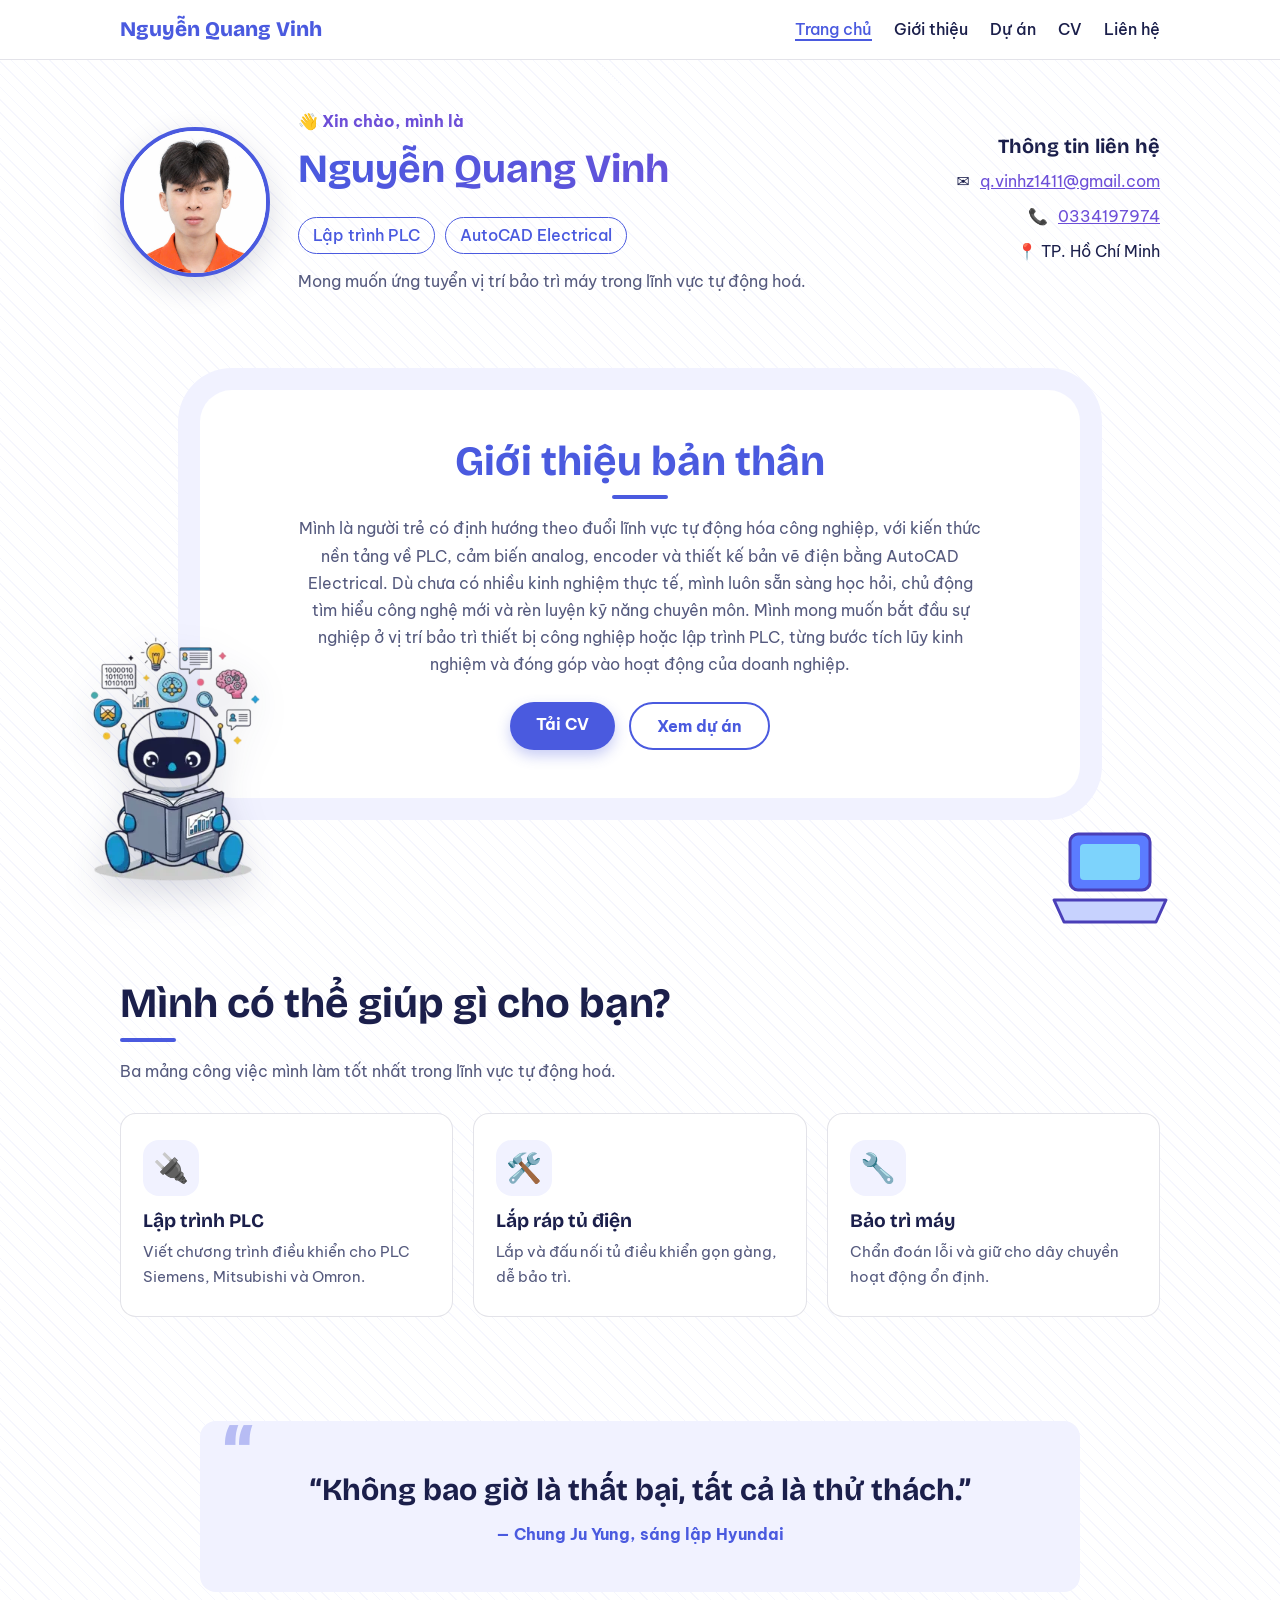
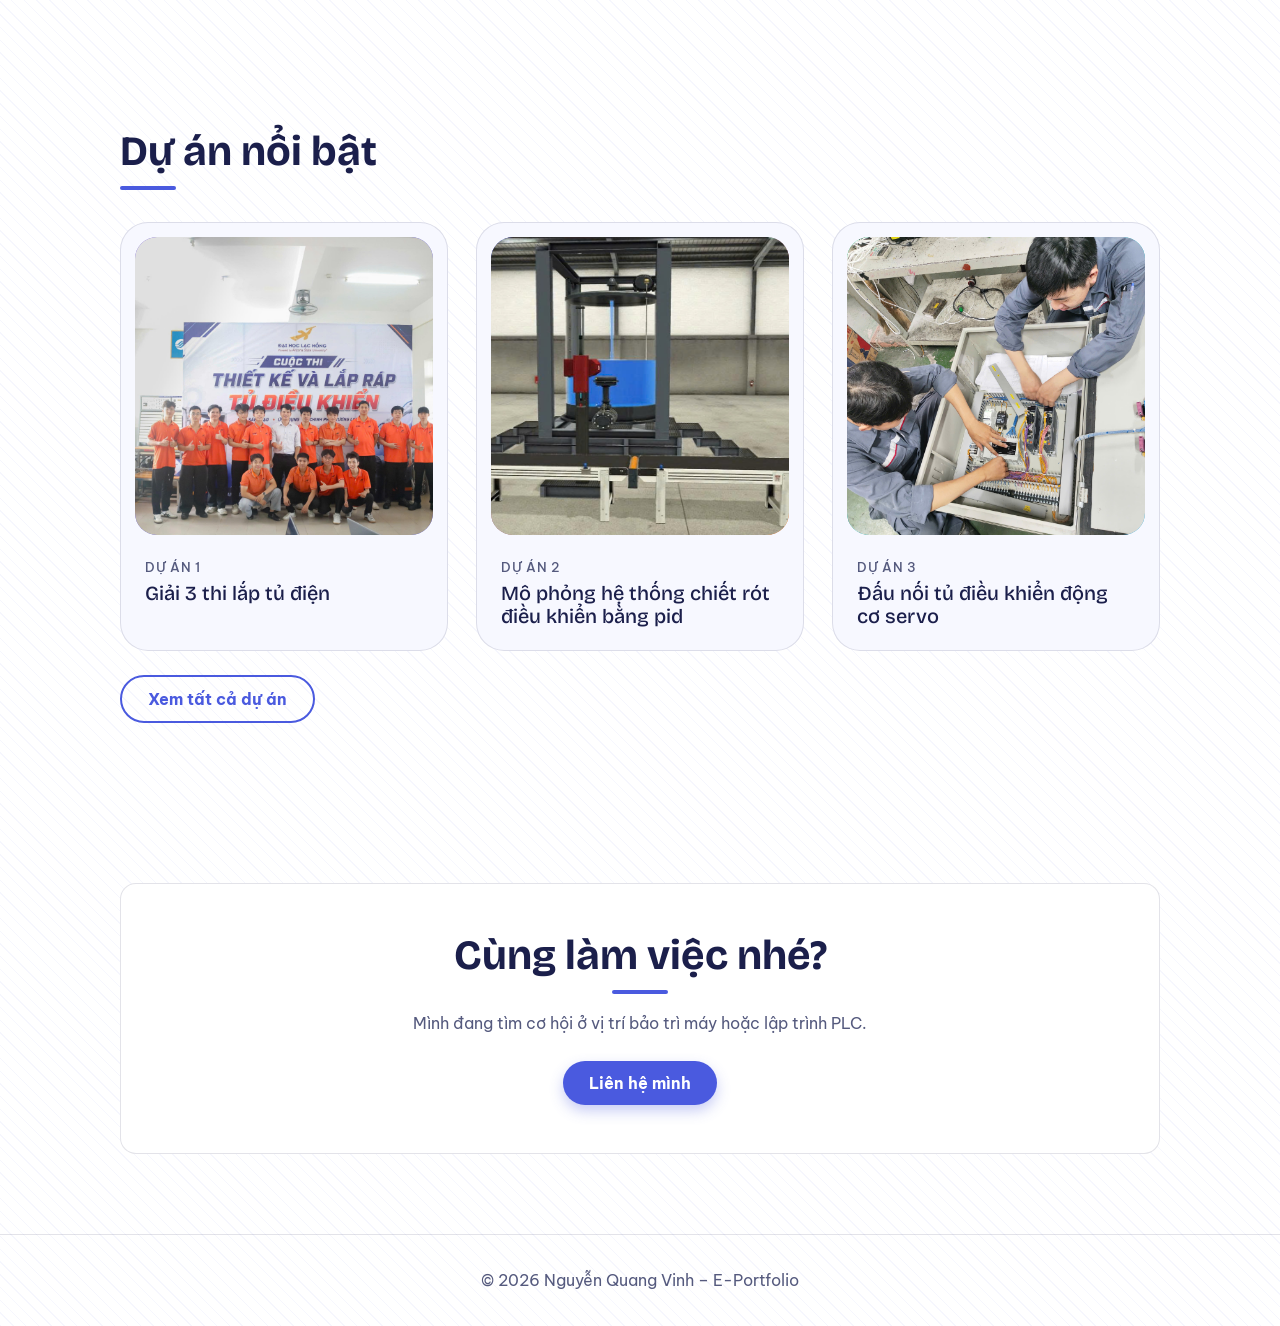
==== index.html @ 1c139b9f "Update portfolio pages" ====
<!DOCTYPE html>
<html lang="vi">
<head>
  <meta charset="UTF-8">
  <meta name="viewport" content="width=device-width, initial-scale=1">
  <title>Trang chủ – Nguyễn Quang Vinh</title>
  <link rel="icon" href="assets/favicon.svg">
  <link rel="preconnect" href="https://fonts.googleapis.com">
  <link rel="preconnect" href="https://fonts.gstatic.com" crossorigin>
  <link href="https://fonts.googleapis.com/css2?family=Be+Vietnam+Pro:wght@400;500;700&family=Bricolage+Grotesque:wght@700;800&display=swap" rel="stylesheet">
  <link rel="stylesheet" href="css/main.css">
</head>
<body>
  <div class="navbar">
    <nav class="container nav" aria-label="Menu chính">
      <a class="logo" href="index.html">Nguyễn Quang Vinh</a>
      <ul class="menu">
        <li><a href="index.html" aria-current="page">Trang chủ</a></li>
        <li><a href="about.html" >Giới thiệu</a></li>
        <li><a href="projects.html" >Dự án</a></li>
        <li><a href="cv.html" >CV</a></li>
        <li><a href="contact.html" >Liên hệ</a></li>
      </ul>
    </nav>
  </div>
  <main>
    <header class="container hero">
      <div class="who">
        <div class="photo">
          <span aria-hidden="true">HV</span>
          <img src="assets/avatart.jpg" alt="Ảnh đại diện của Nguyễn Quang Vinh">
        </div>
        <div>
          <p class="hello">👋 Xin chào, mình là</p>
          <h1>Nguyễn Quang Vinh</h1>
          <ul class="roles"><li>Lập trình PLC</li><li>AutoCAD Electrical</li></ul>
          <p class="goal">Mong muốn ứng tuyển vị trí bảo trì máy trong lĩnh vực tự động hoá.</p>
        </div>
      </div>
      <aside class="contact-box">
        <h2>Thông tin liên hệ</h2>
        <ul><li>✉️ <a href="mailto:email@example.com">q.vinhz1411@gmail.com</a></li><li>📞 <a href="tel:0900000000">0334197974</a></li><li>📍 TP. Hồ Chí Minh</li></ul>
      </aside>
    </header>

    <section class="container intro-wrap">
      <img class="deco robot" src="assets/robot.png" alt="" aria-hidden="true">
      <div class="intro">
        <h2>Giới thiệu bản thân</h2>
        <p>Mình là người trẻ có định hướng theo đuổi lĩnh vực tự động hóa công nghiệp, với kiến thức nền tảng về PLC,
          cảm biến analog, encoder và thiết kế bản vẽ điện bằng AutoCAD Electrical. 
          Dù chưa có nhiều kinh nghiệm thực tế, mình luôn sẵn sàng học hỏi, 
          chủ động tìm hiểu công nghệ mới và rèn luyện kỹ năng chuyên môn. 
          Mình mong muốn bắt đầu sự nghiệp ở vị trí bảo trì thiết bị công nghiệp hoặc lập trình PLC, 
          từng bước tích lũy kinh nghiệm và đóng góp vào hoạt động của doanh nghiệp.</p>
        <div class="btns"><a class="btn" href="CV.pdf" download>Tải CV</a><a class="btn ghost" href="projects.html">Xem dự án</a></div>
      </div>
      <svg class="deco laptop" viewBox="0 0 140 110" aria-hidden="true"><rect x="30" y="8" width="80" height="56" rx="8" fill="#5b7cff" stroke="#4a3fb8" stroke-width="3"/><rect x="40" y="18" width="60" height="36" rx="4" fill="#7dd3fc"/><path d="M14 74h112l-10 22H24z" fill="#c7d2fe" stroke="#4a3fb8" stroke-width="3" stroke-linejoin="round"/></svg>
    </section>

    <section class="container">
      <h2>Mình có thể giúp gì cho bạn?</h2>
      <p class="lead">Ba mảng công việc mình làm tốt nhất trong lĩnh vực tự động hoá.</p>
      <div class="services">
        <div class="service"><span>🔌</span><h3>Lập trình PLC</h3><p>Viết chương trình điều khiển cho PLC Siemens, Mitsubishi và Omron.</p></div>
        <div class="service"><span>🛠️</span><h3>Lắp ráp tủ điện</h3><p>Lắp và đấu nối tủ điều khiển gọn gàng, dễ bảo trì.</p></div>
        <div class="service"><span>🔧</span><h3>Bảo trì máy</h3><p>Chẩn đoán lỗi và giữ cho dây chuyền hoạt động ổn định.</p></div>
      </div>
    </section>

    <section class="container" style="padding-block:24px 0">
      <blockquote class="quote big">“Không bao giờ là thất bại, tất cả là thử thách.”<cite>— Chung Ju Yung, sáng lập Hyundai</cite></blockquote>
    </section>

    <section style="margin-top:56px"><div class="container">
      <h2>Dự án nổi bật</h2>
      <div class="projects">
        <a class="project" href="projects.html#proj-1"><div class="thumb"><span>🏆</span><img src="assets/td.jpg" alt=""></div><div class="project-info"><small>Dự án 1</small><h3>Giải 3 thi lắp tủ điện</h3></div></a>
        <a class="project" href="projects.html#proj-2"><div class="thumb"><span>⚙️</span><img src="assets/pid.jpg" alt=""></div><div class="project-info"><small>Dự án 2</small><h3>Mô phỏng hệ thống chiết rót điều khiển bằng pid</h3></div></a>
        <a class="project" href="projects.html#proj-3"><div class="thumb"><span>📦</span><img src="assets/Sunsco.jpg" alt=""></div><div class="project-info"><small>Dự án 3</small><h3>Đấu nối tủ điều khiển động cơ servo</h3></div></a>
      </div>
      <div class="btns"><a class="btn ghost" href="projects.html">Xem tất cả dự án</a></div>
    </div></section>
    <section class="container"><div class="cta">
      <h2>Cùng làm việc nhé?</h2>
      <p class="lead" style="margin-inline:auto">Mình đang tìm cơ hội ở vị trí bảo trì máy hoặc lập trình PLC.</p>
      <div class="btns"><a class="btn" href="contact.html">Liên hệ mình</a></div>
    </div></section>
  </main>
  <footer><p>© 2026 Nguyễn Quang Vinh – E-Portfolio</p></footer>
</body>
</html>
---- css/main.css ----
/* main.css – nạp các file CSS theo thứ tự: màu → dùng chung → từng trang */
@import "theme.css";
@import "base.css";
@import "home.css";
@import "about.css";
@import "projects.css";
@import "cv.css";
@import "contact.css";
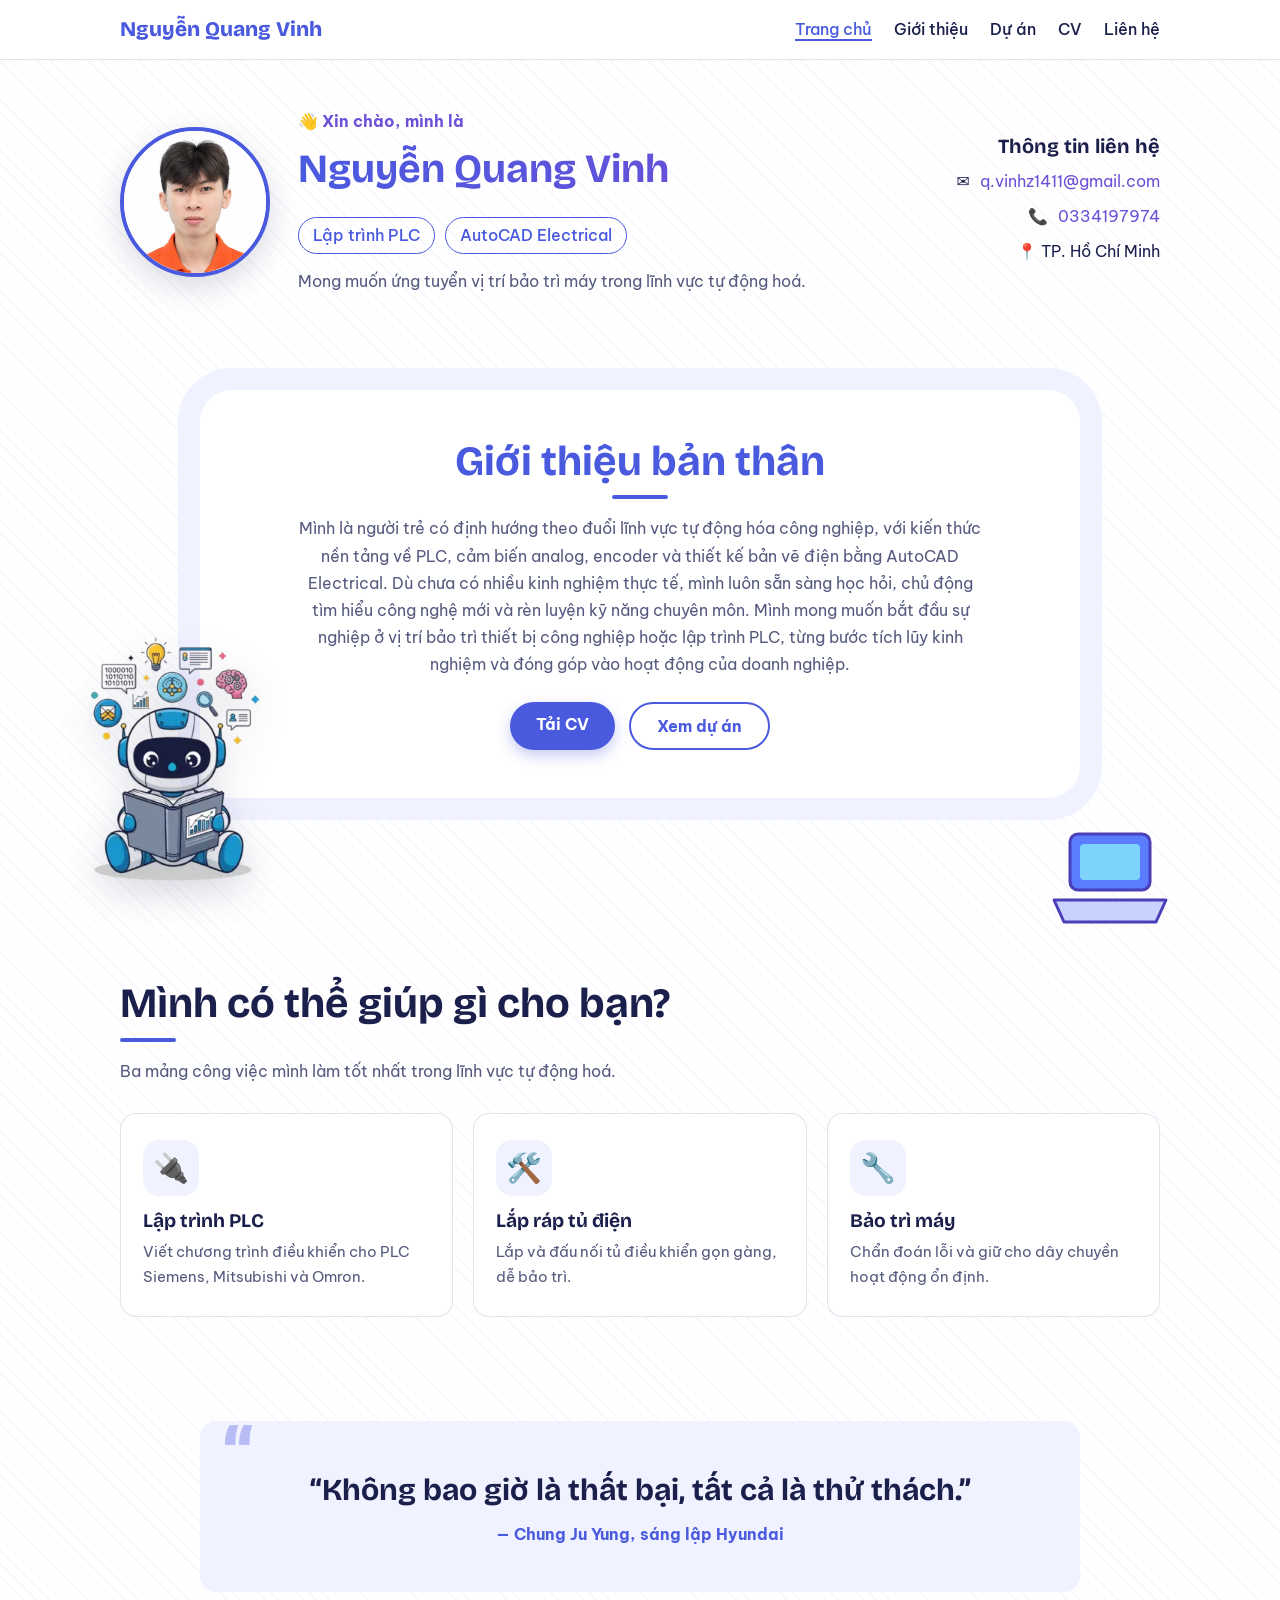
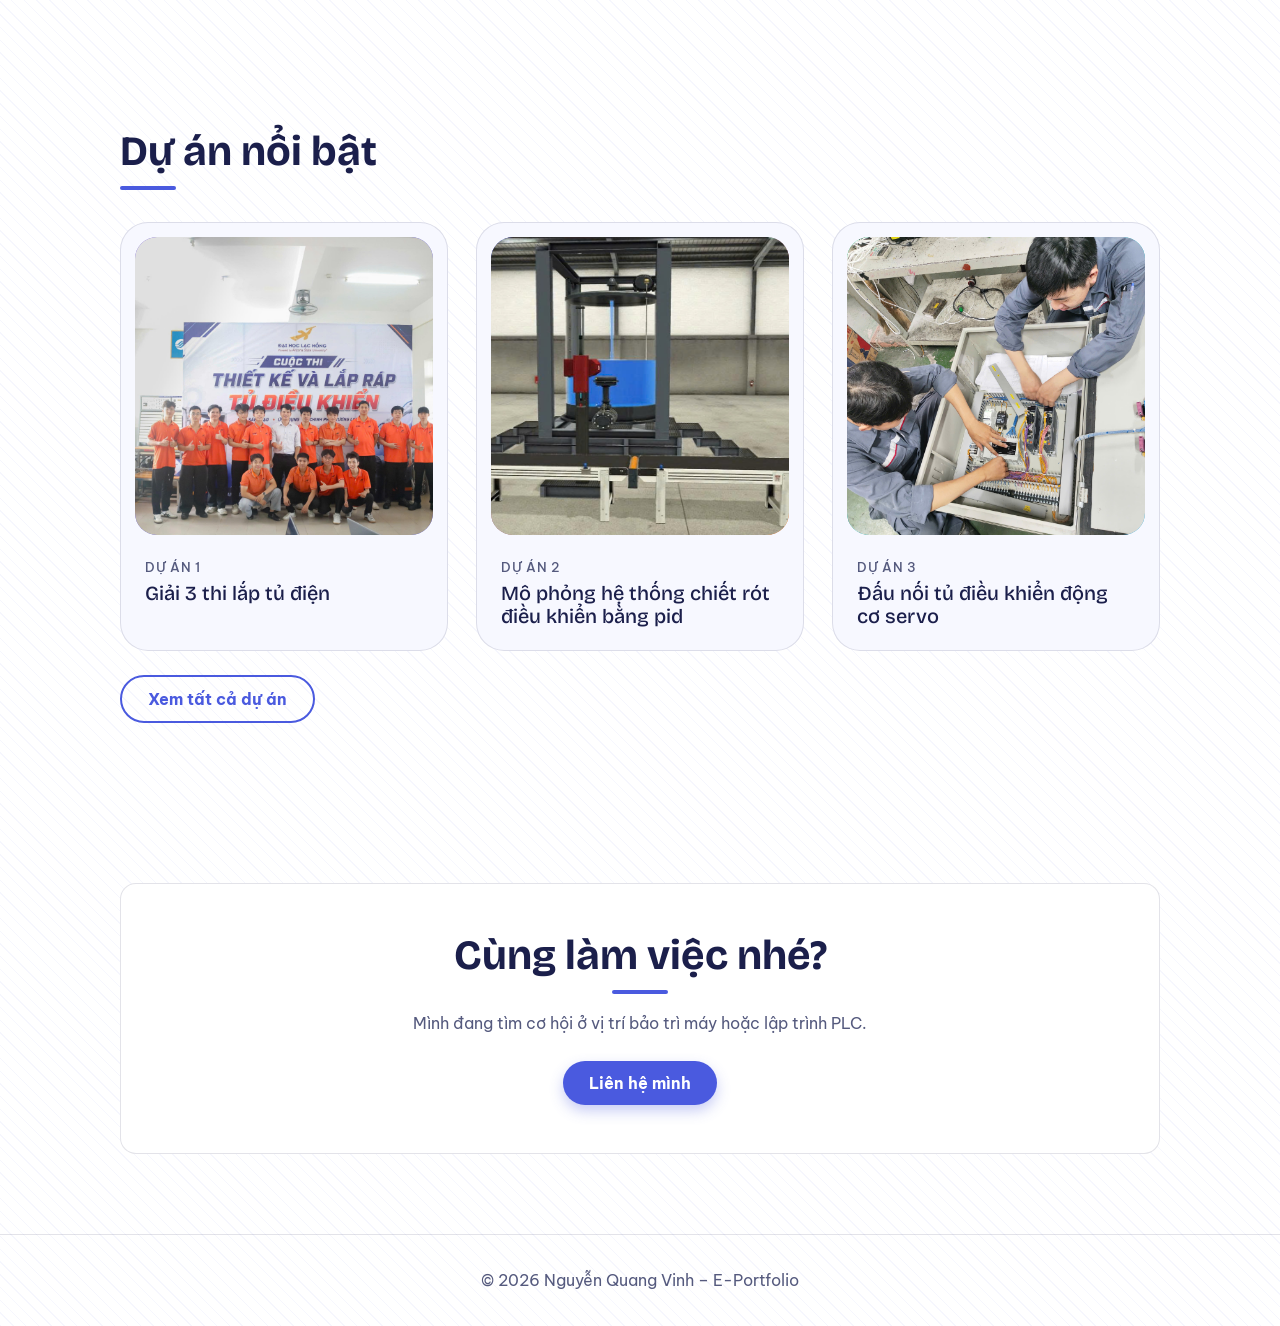
==== commit 7da46e3a: "Update website" ====
--- a/index.html
+++ b/index.html
@@ -28,7 +28,7 @@
       <div class="who">
         <div class="photo">
           <span aria-hidden="true">HV</span>
-          <img src="assets/avatart.jpg" alt="Ảnh đại diện của Nguyễn Quang Vinh">
+          <img src="assets/avatart.jpg" alt="Ảnh đại diện của Vinh">
         </div>
         <div>
           <p class="hello">👋 Xin chào, mình là</p>
@@ -39,7 +39,7 @@
       </div>
       <aside class="contact-box">
         <h2>Thông tin liên hệ</h2>
-        <ul><li>✉️ <a href="mailto:email@example.com">q.vinhz1411@gmail.com</a></li><li>📞 <a href="tel:0900000000">0334197974</a></li><li>📍 TP. Hồ Chí Minh</li></ul>
+        <ul><li>✉️ <a>q.vinhz1411@gmail.com</a></li><li>📞 <a>0334197974</a></li><li>📍 TP. Hồ Chí Minh</li></ul>
       </aside>
     </header>
 
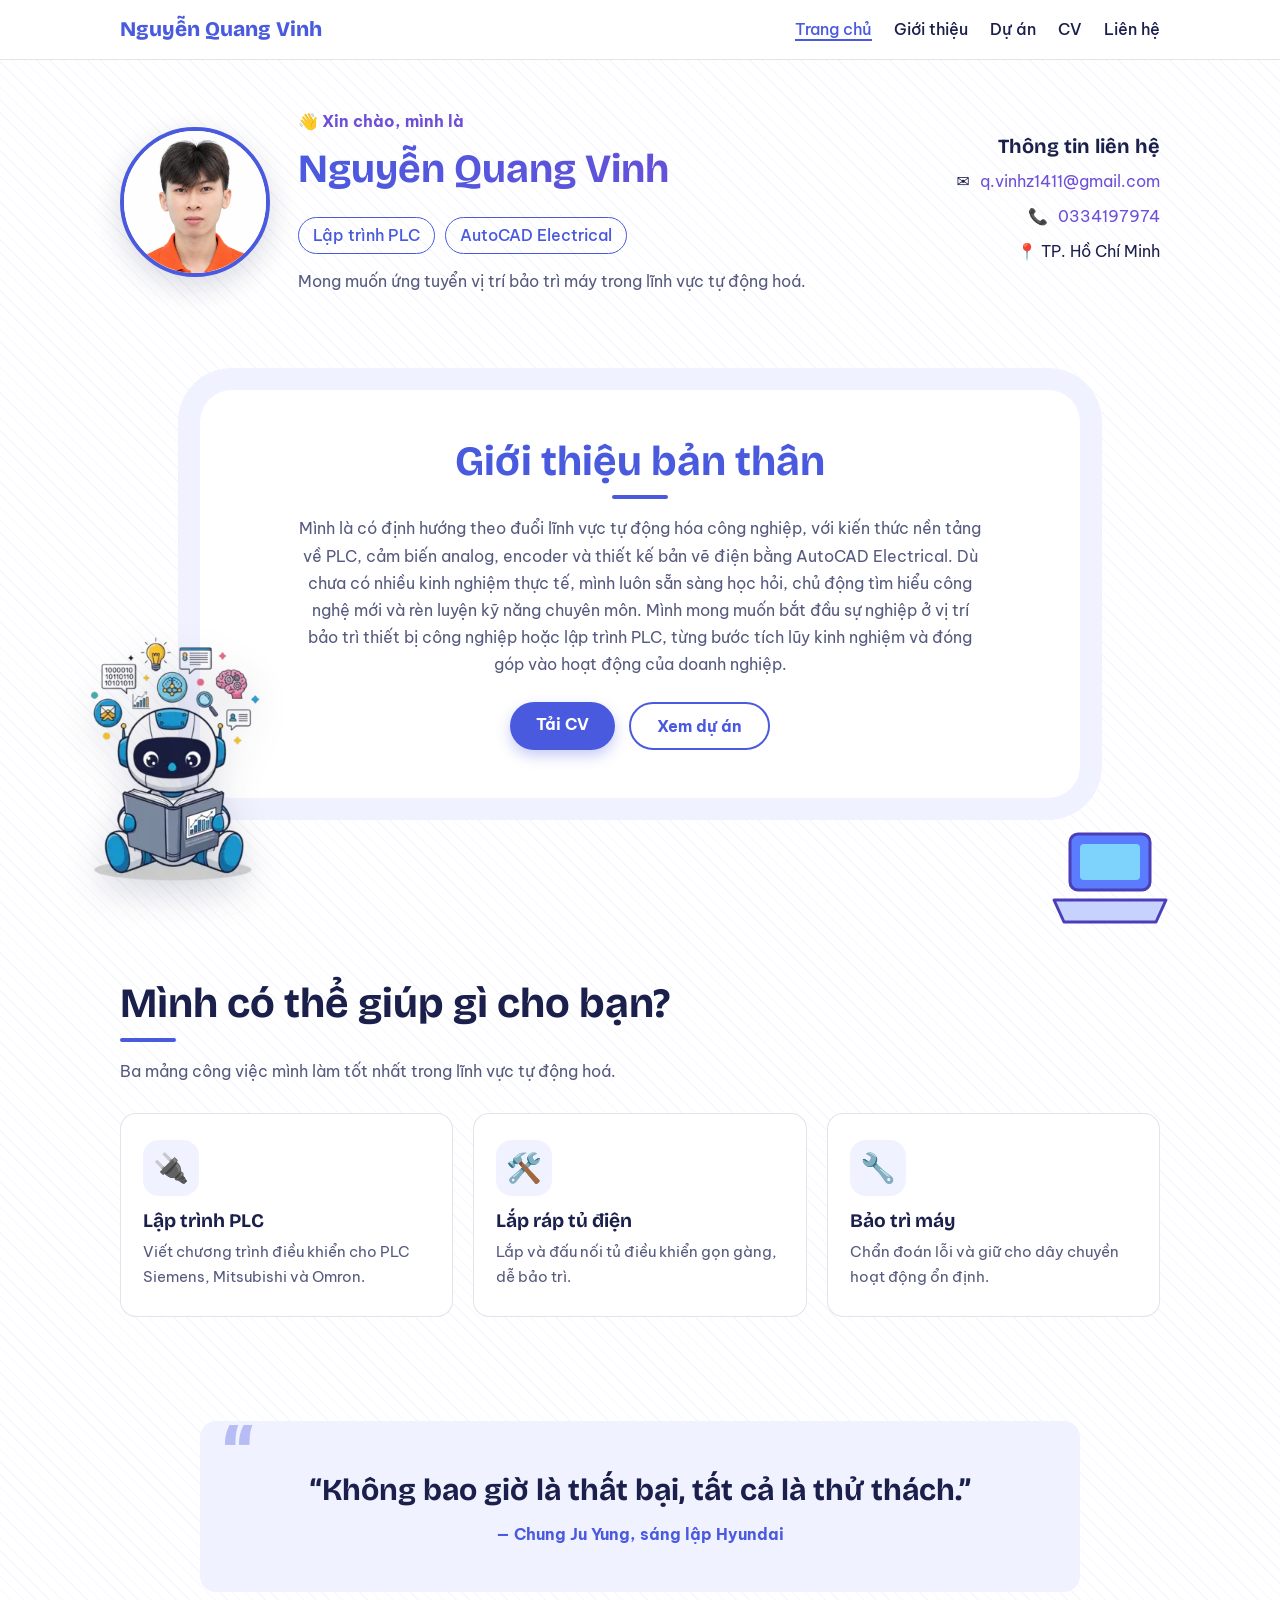
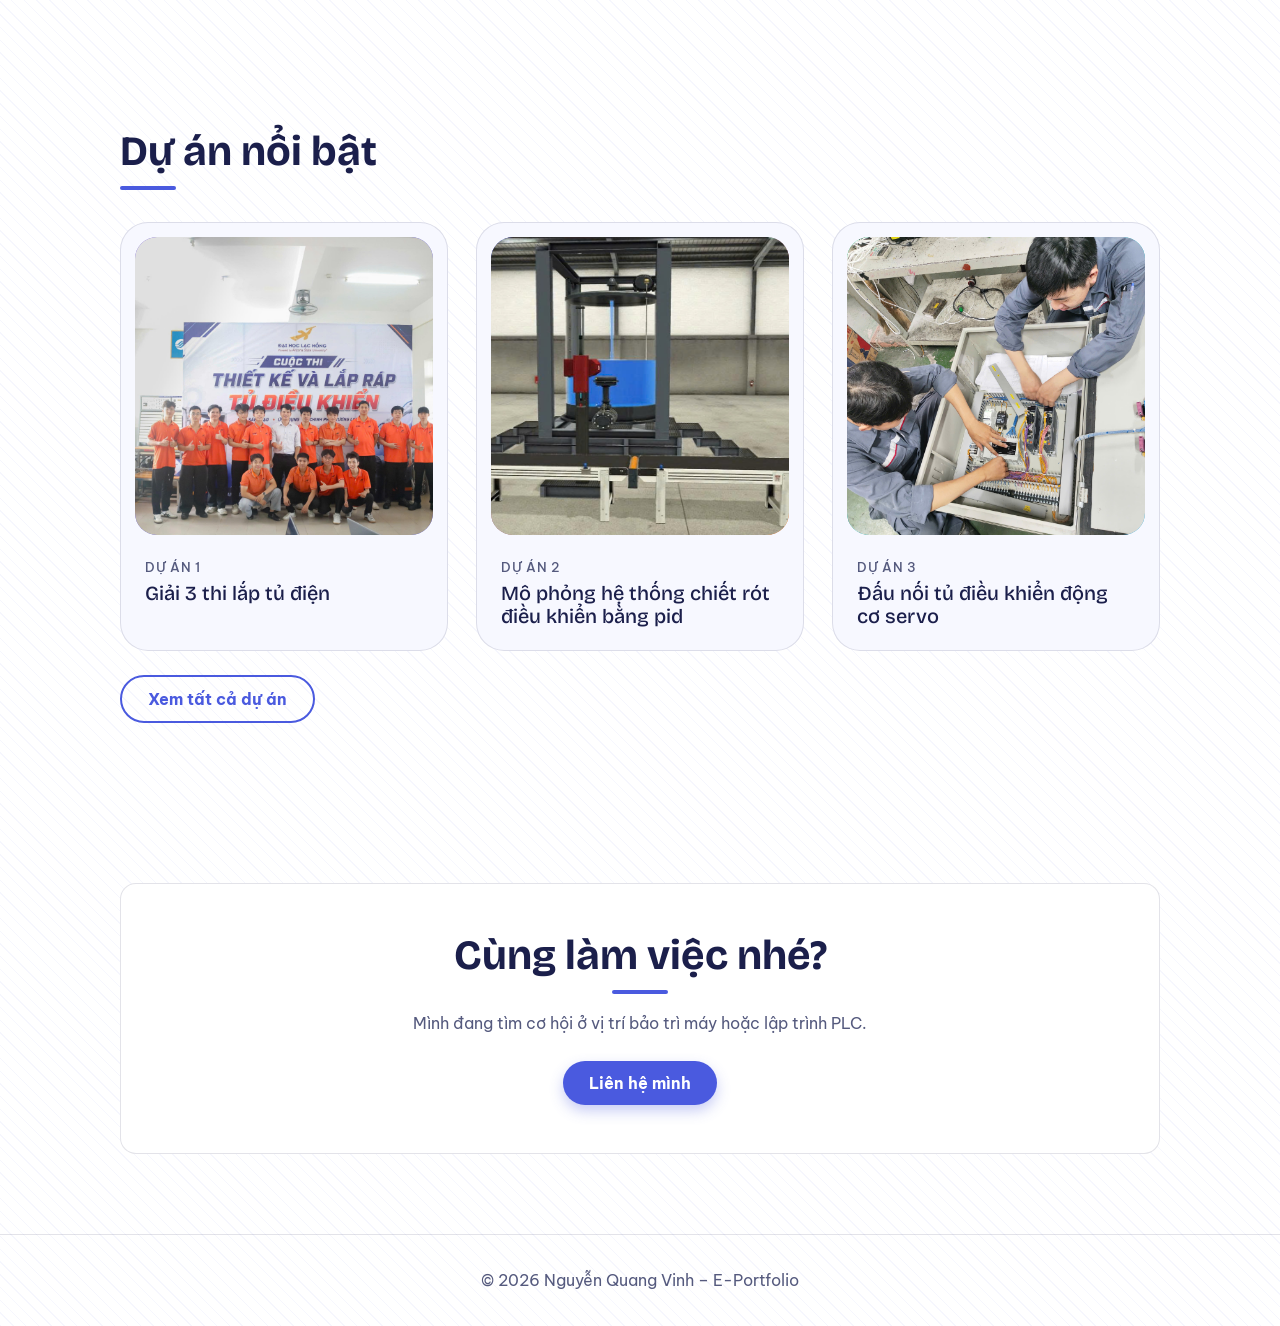
==== commit 61b56ba5: "Update website" ====
--- a/index.html
+++ b/index.html
@@ -47,7 +47,7 @@
       <img class="deco robot" src="assets/robot.png" alt="" aria-hidden="true">
       <div class="intro">
         <h2>Giới thiệu bản thân</h2>
-        <p>Mình là người trẻ có định hướng theo đuổi lĩnh vực tự động hóa công nghiệp, với kiến thức nền tảng về PLC,
+        <p>Mình là có định hướng theo đuổi lĩnh vực tự động hóa công nghiệp, với kiến thức nền tảng về PLC,
           cảm biến analog, encoder và thiết kế bản vẽ điện bằng AutoCAD Electrical. 
           Dù chưa có nhiều kinh nghiệm thực tế, mình luôn sẵn sàng học hỏi, 
           chủ động tìm hiểu công nghệ mới và rèn luyện kỹ năng chuyên môn. 
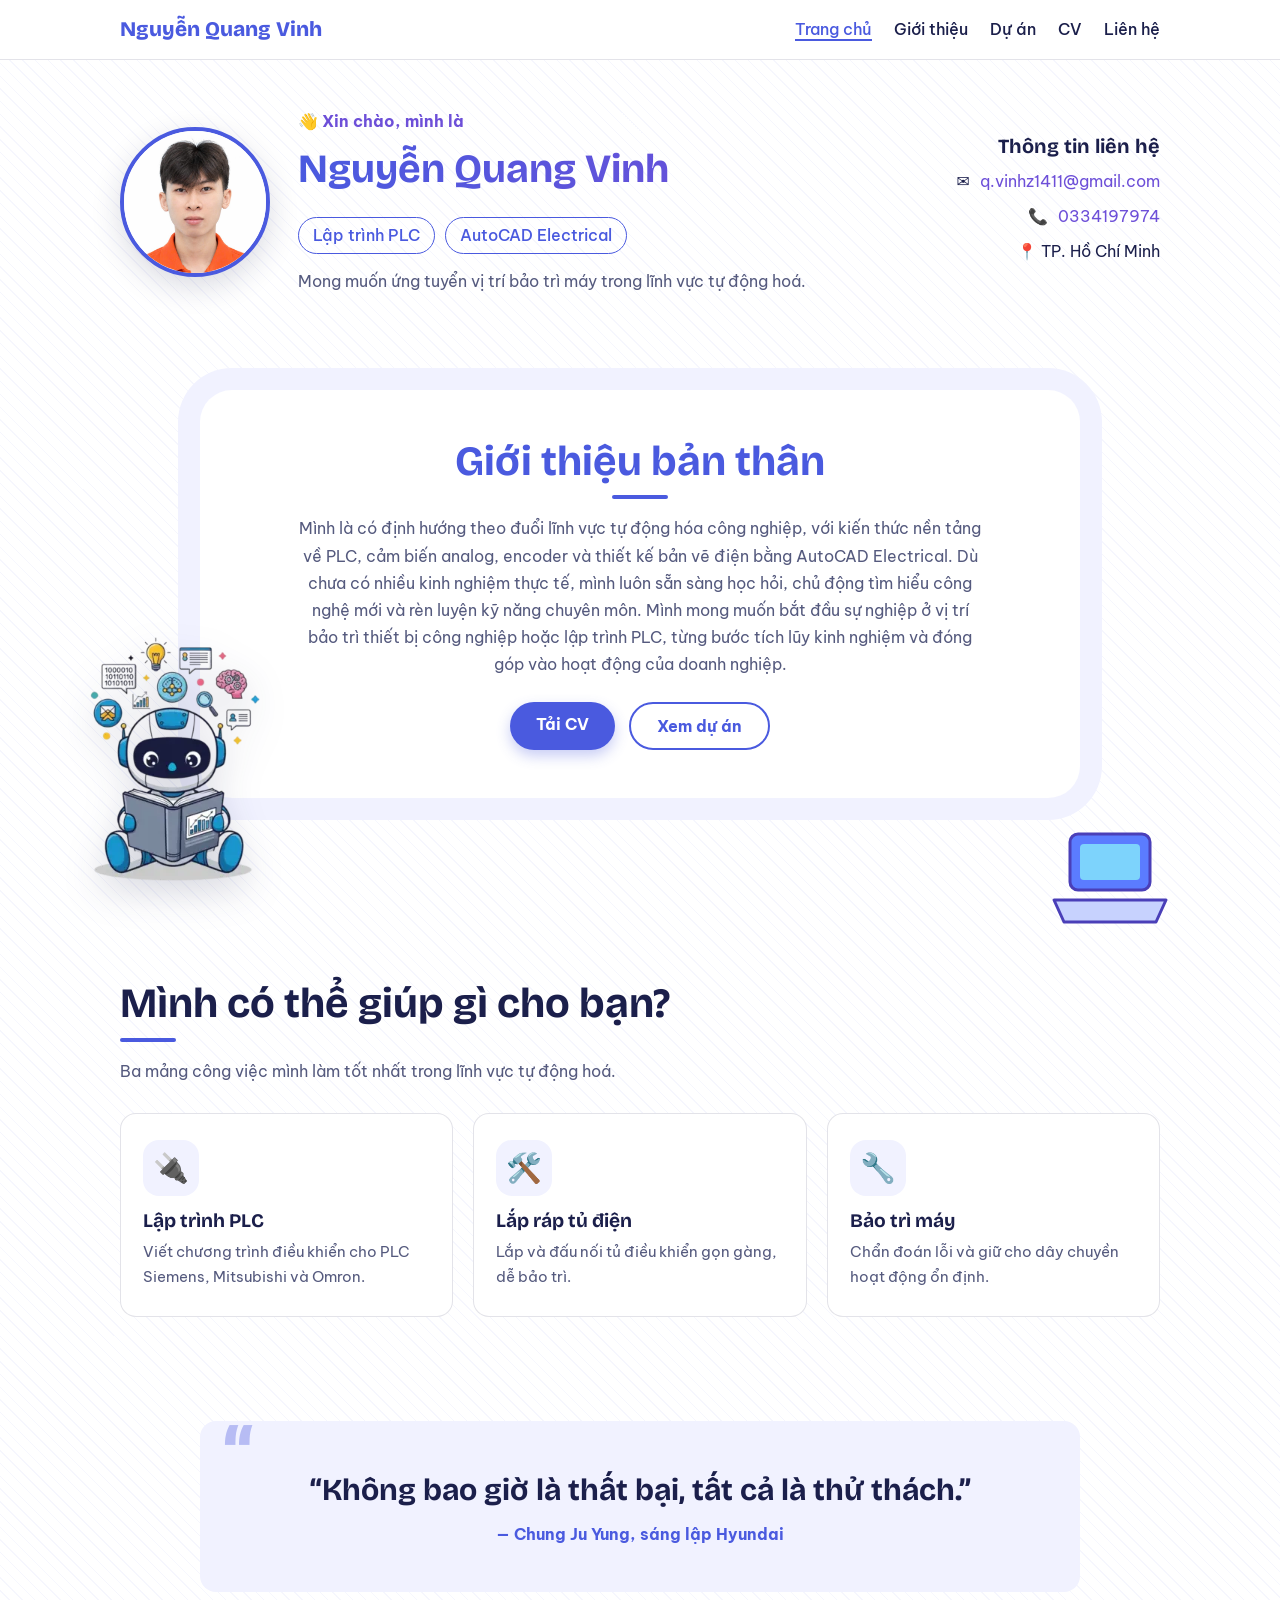
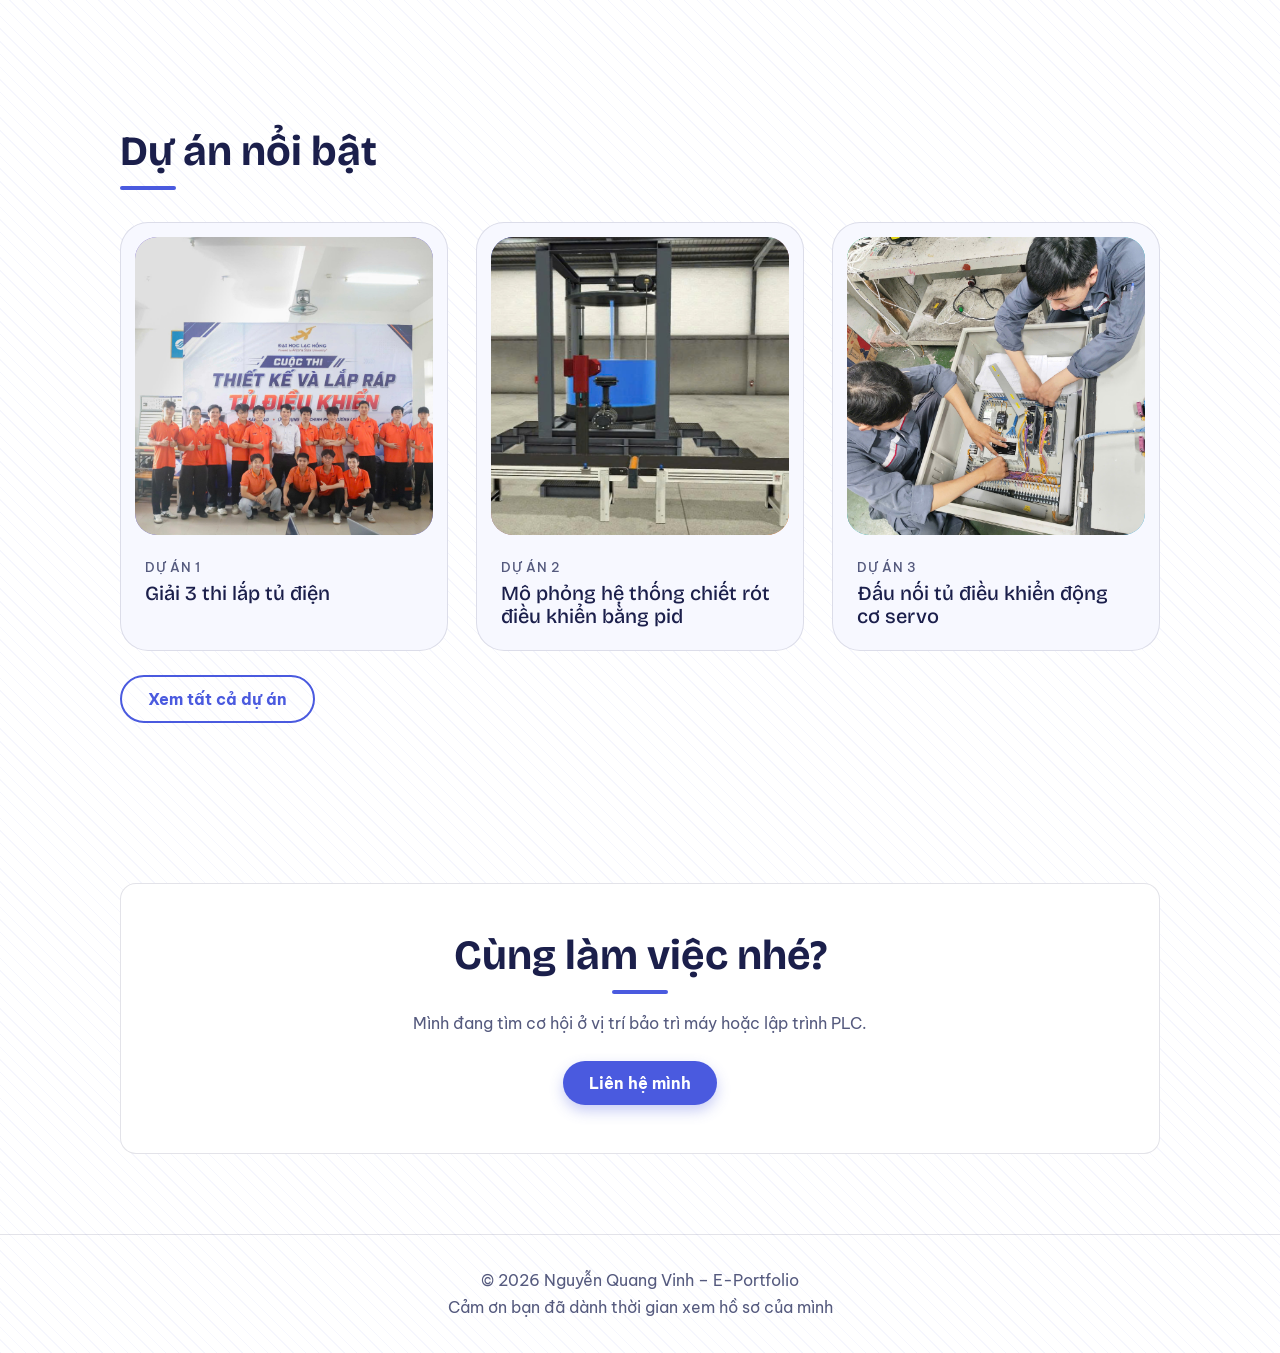
==== commit 3e94077a: "Update website" ====
--- a/index.html
+++ b/index.html
@@ -53,7 +53,7 @@
           chủ động tìm hiểu công nghệ mới và rèn luyện kỹ năng chuyên môn. 
           Mình mong muốn bắt đầu sự nghiệp ở vị trí bảo trì thiết bị công nghiệp hoặc lập trình PLC, 
           từng bước tích lũy kinh nghiệm và đóng góp vào hoạt động của doanh nghiệp.</p>
-        <div class="btns"><a class="btn" href="CV.pdf" download>Tải CV</a><a class="btn ghost" href="projects.html">Xem dự án</a></div>
+        <div class="btns"><a class="btn" href="assets/CV_NguyenQuangVinh.pdf" download>Tải CV</a><a class="btn ghost" href="projects.html">Xem dự án</a></div>
       </div>
       <svg class="deco laptop" viewBox="0 0 140 110" aria-hidden="true"><rect x="30" y="8" width="80" height="56" rx="8" fill="#5b7cff" stroke="#4a3fb8" stroke-width="3"/><rect x="40" y="18" width="60" height="36" rx="4" fill="#7dd3fc"/><path d="M14 74h112l-10 22H24z" fill="#c7d2fe" stroke="#4a3fb8" stroke-width="3" stroke-linejoin="round"/></svg>
     </section>
@@ -87,6 +87,6 @@
       <div class="btns"><a class="btn" href="contact.html">Liên hệ mình</a></div>
     </div></section>
   </main>
-  <footer><p>© 2026 Nguyễn Quang Vinh – E-Portfolio</p></footer>
+  <footer><p>© 2026 Nguyễn Quang Vinh – E-Portfolio</p><p>Cảm ơn bạn đã dành thời gian xem hồ sơ của mình</p></footer>
 </body>
 </html>
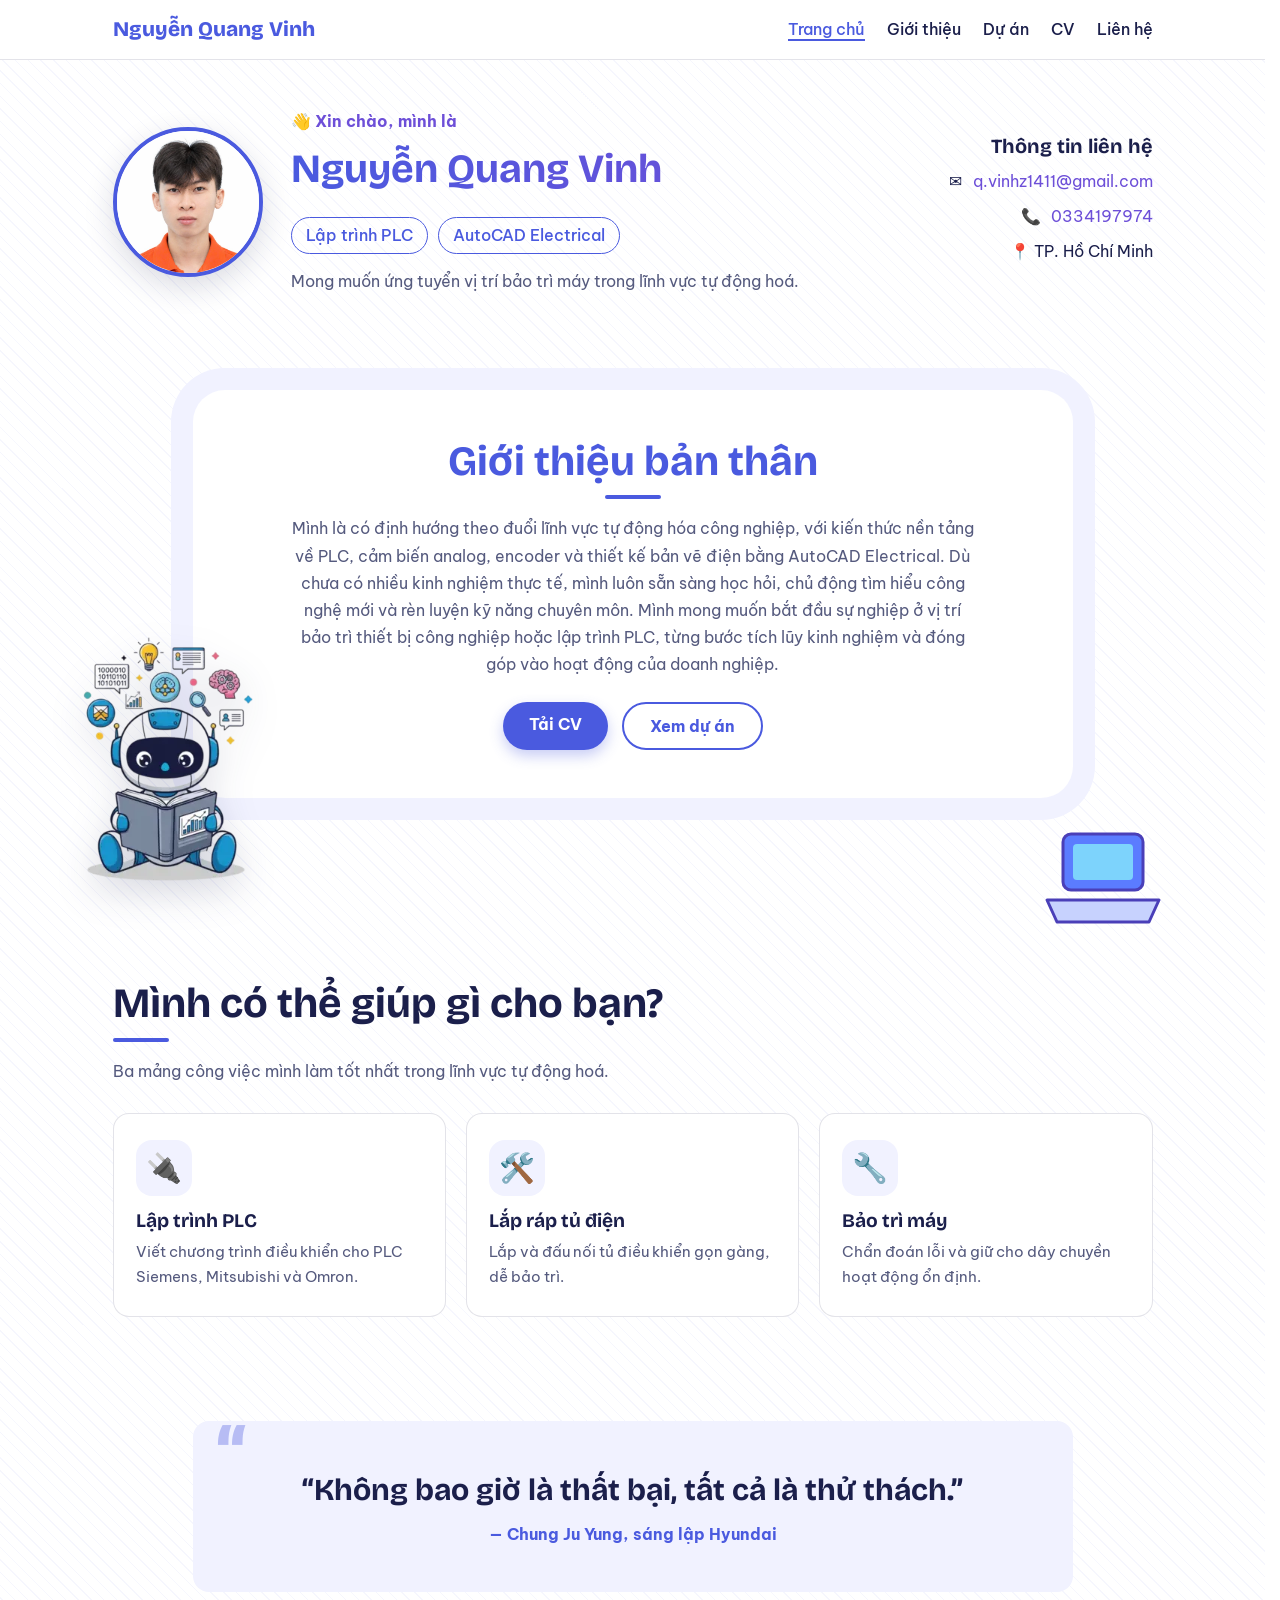
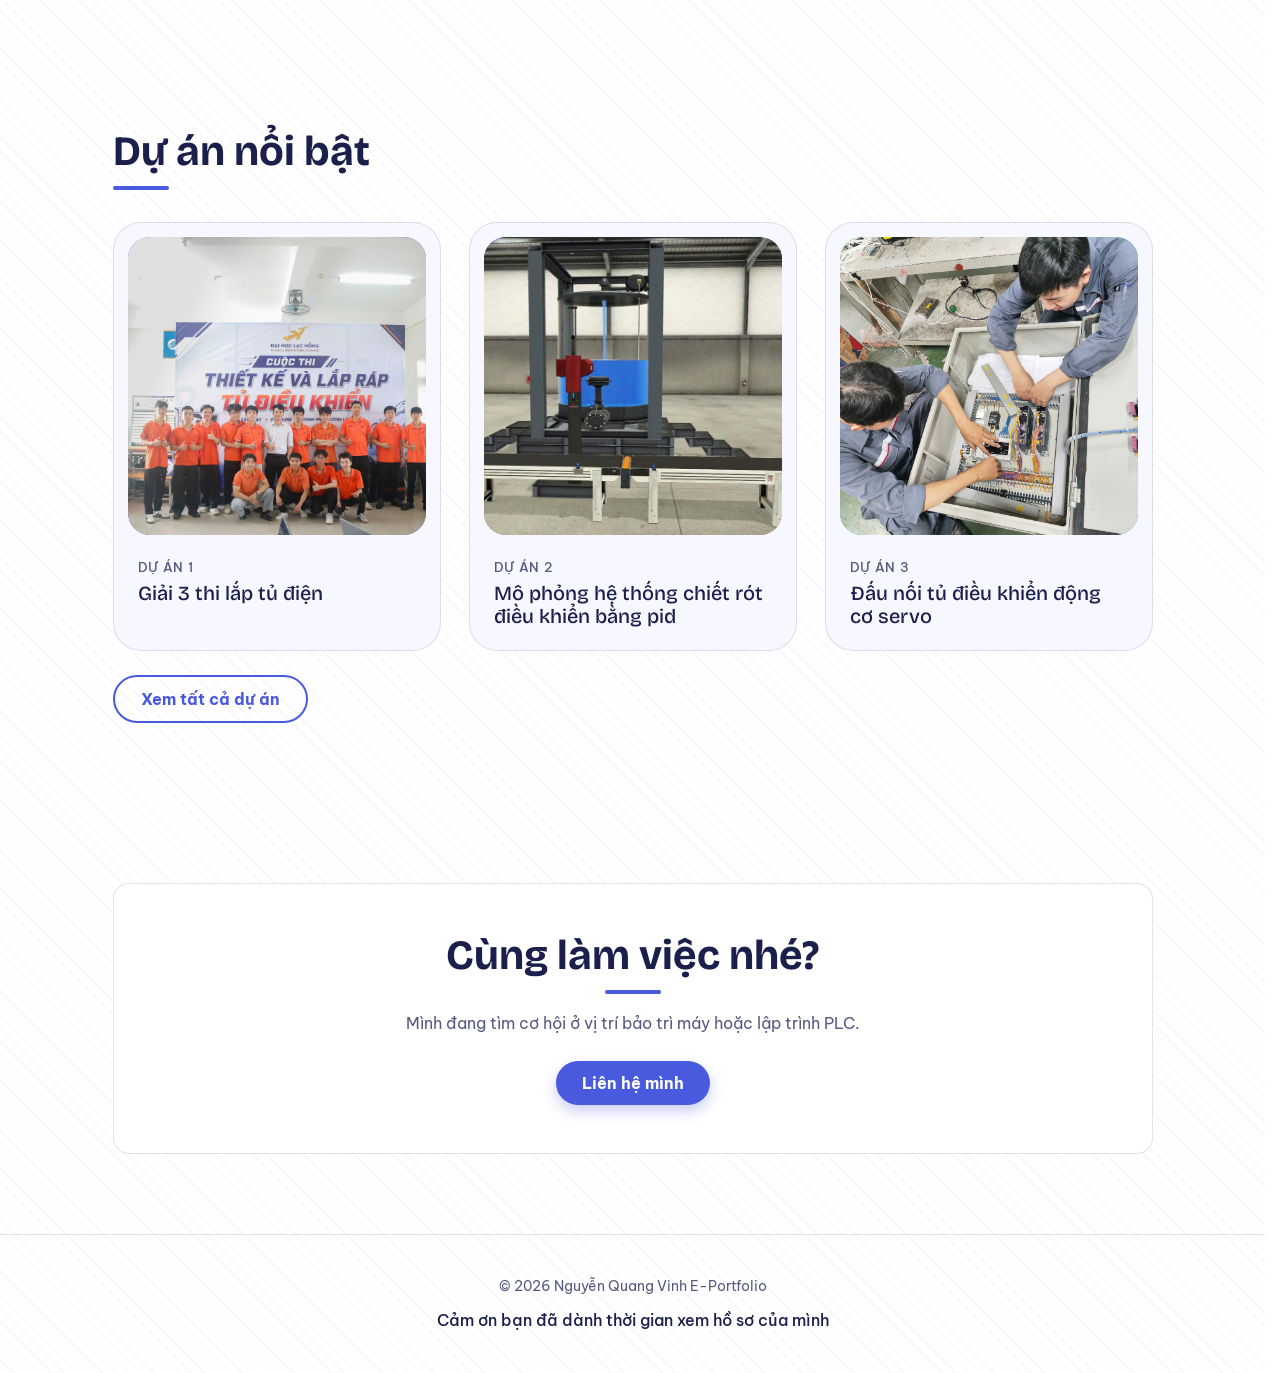
==== commit bc727080: "Update website" ====
--- a/index.html
+++ b/index.html
@@ -87,6 +87,6 @@
       <div class="btns"><a class="btn" href="contact.html">Liên hệ mình</a></div>
     </div></section>
   </main>
-  <footer><p>© 2026 Nguyễn Quang Vinh – E-Portfolio</p><p>Cảm ơn bạn đã dành thời gian xem hồ sơ của mình</p></footer>
+  <footer><p>© 2026 Nguyễn Quang Vinh E-Portfolio</p><p>Cảm ơn bạn đã dành thời gian xem hồ sơ của mình</p></footer>
 </body>
 </html>
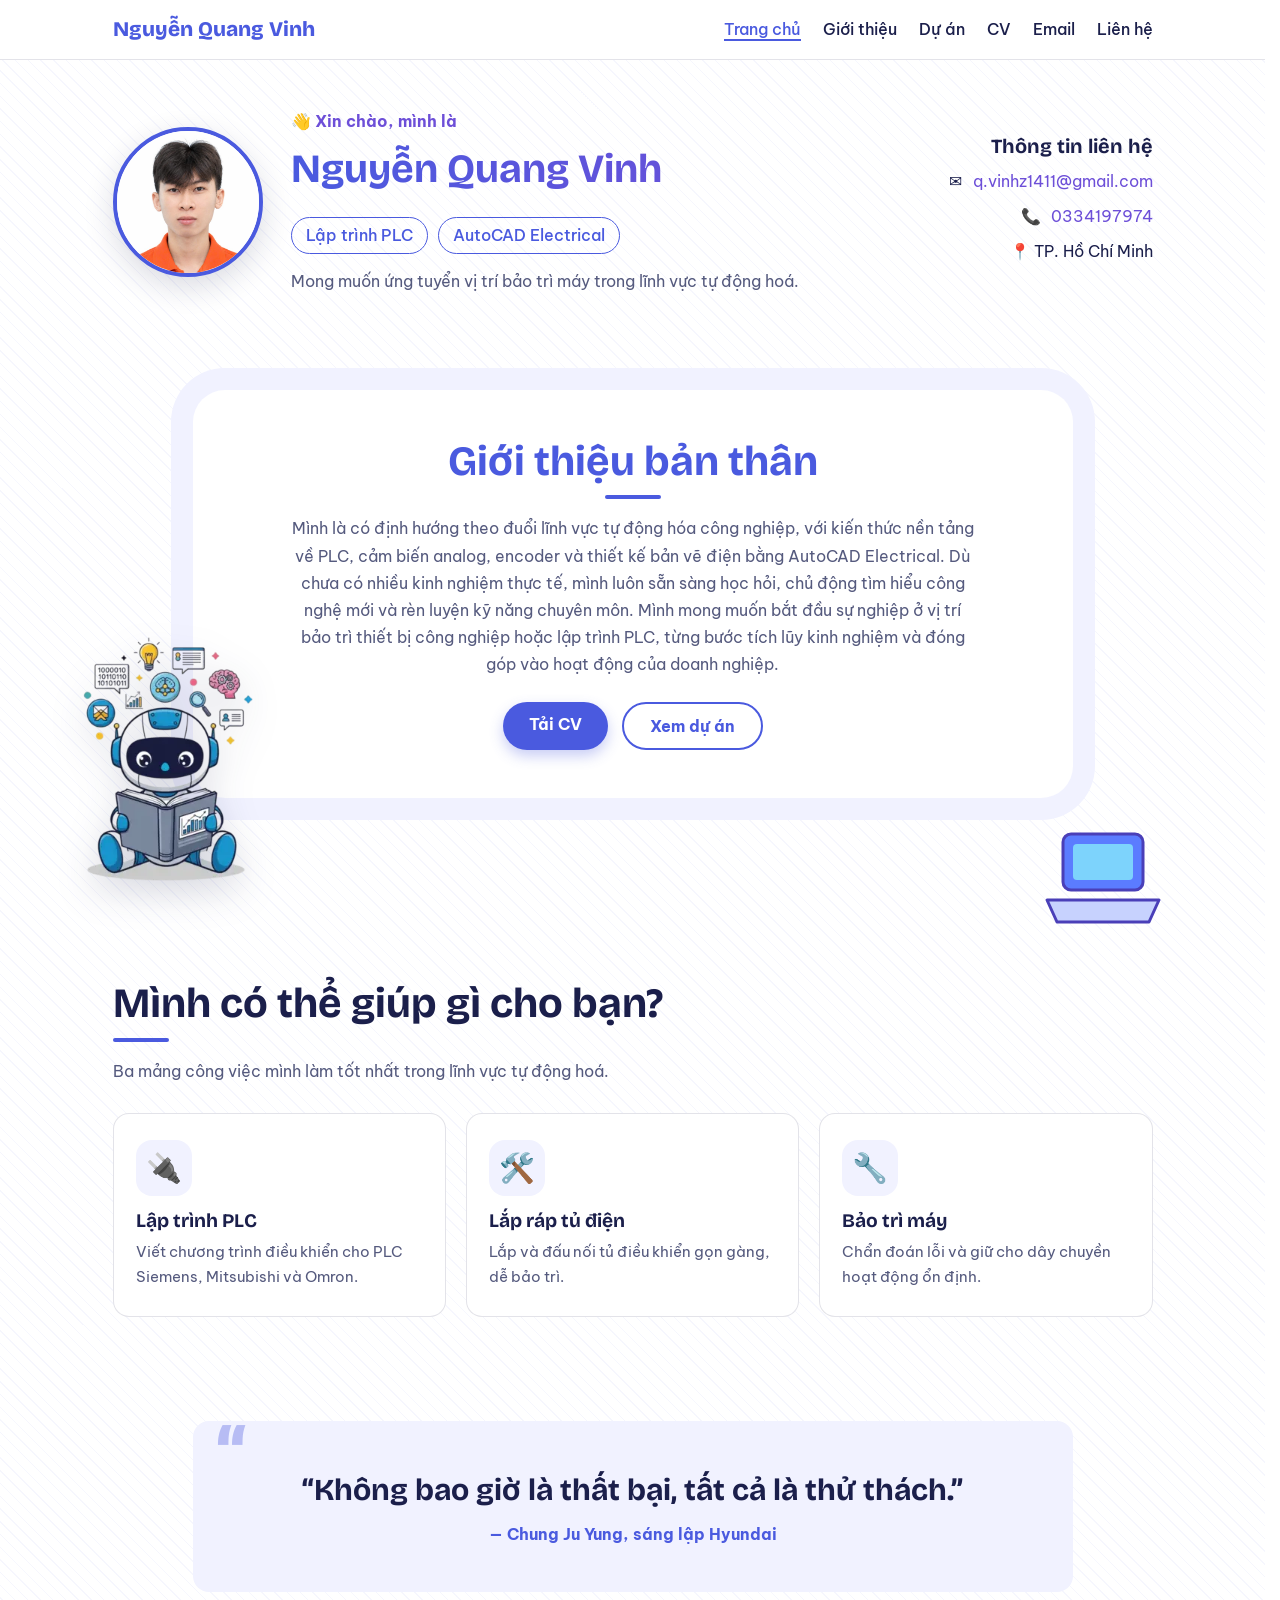
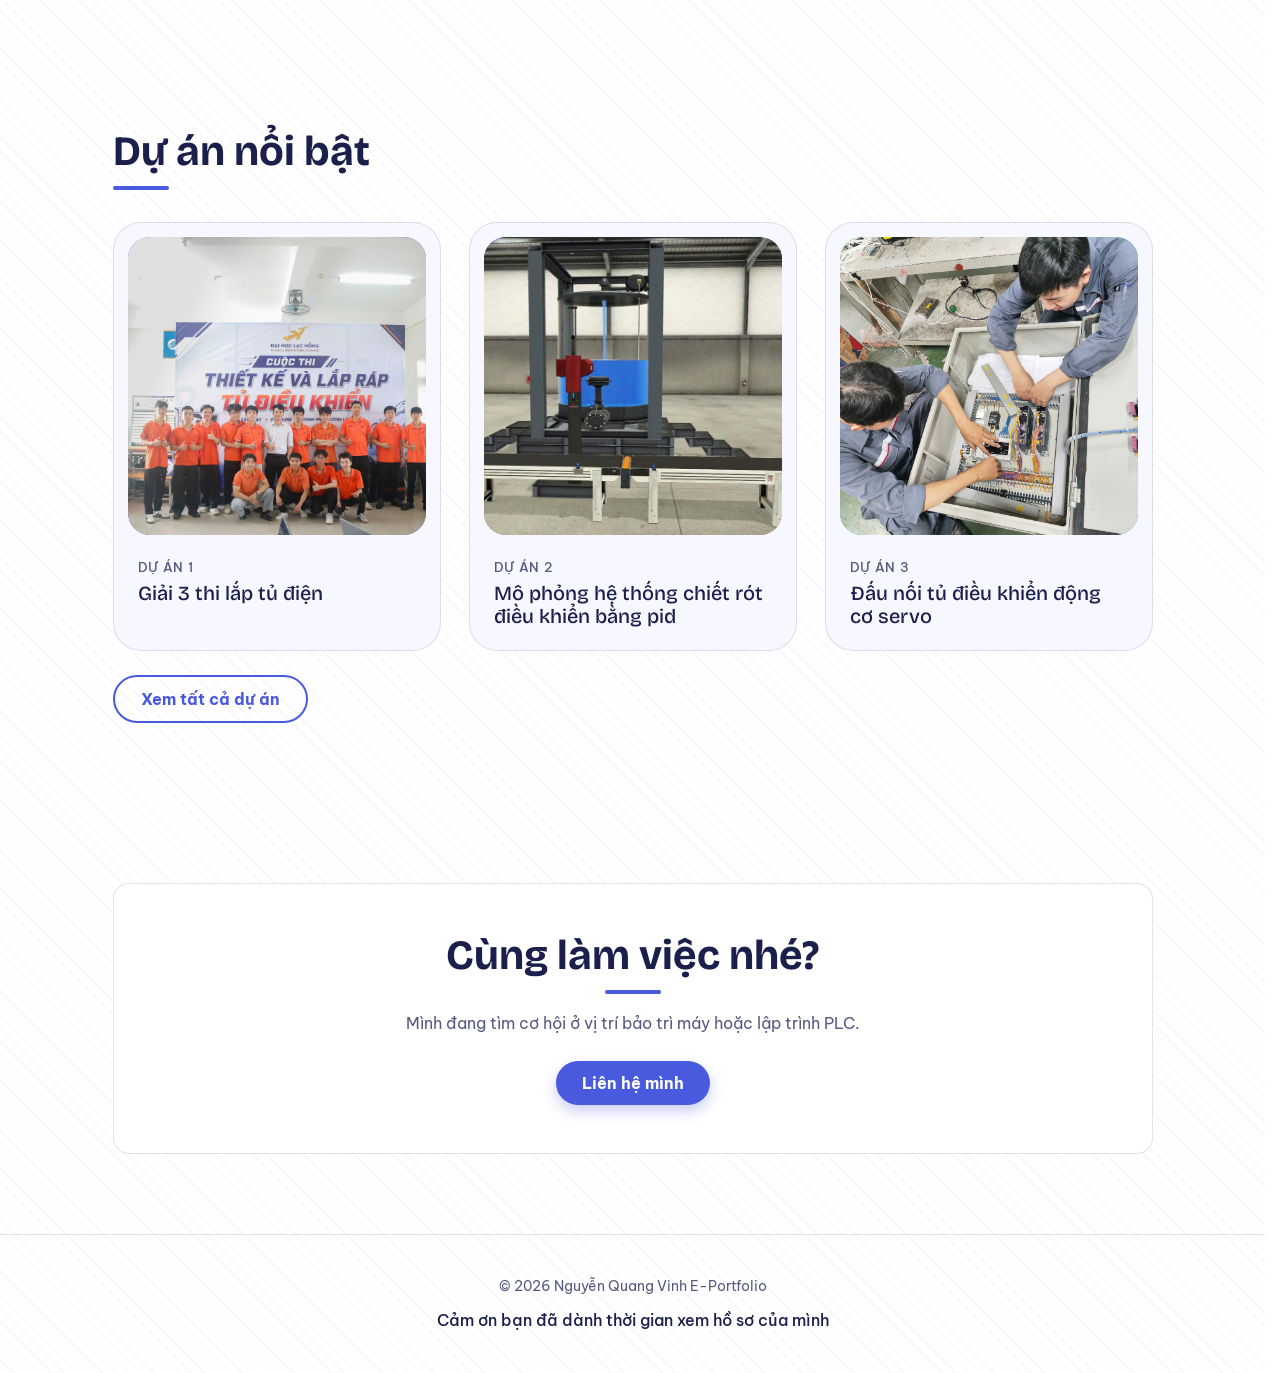
==== commit 6c26559a: "Update website" ====
--- a/index.html
+++ b/index.html
@@ -19,6 +19,7 @@
         <li><a href="about.html" >Giới thiệu</a></li>
         <li><a href="projects.html" >Dự án</a></li>
         <li><a href="cv.html" >CV</a></li>
+        <li><a href="email.html" >Email</a></li>
         <li><a href="contact.html" >Liên hệ</a></li>
       </ul>
     </nav>
--- a/css/main.css
+++ b/css/main.css
@@ -5,4 +5,5 @@
 @import "about.css";
 @import "projects.css";
 @import "cv.css";
+@import "email.css";
 @import "contact.css";
